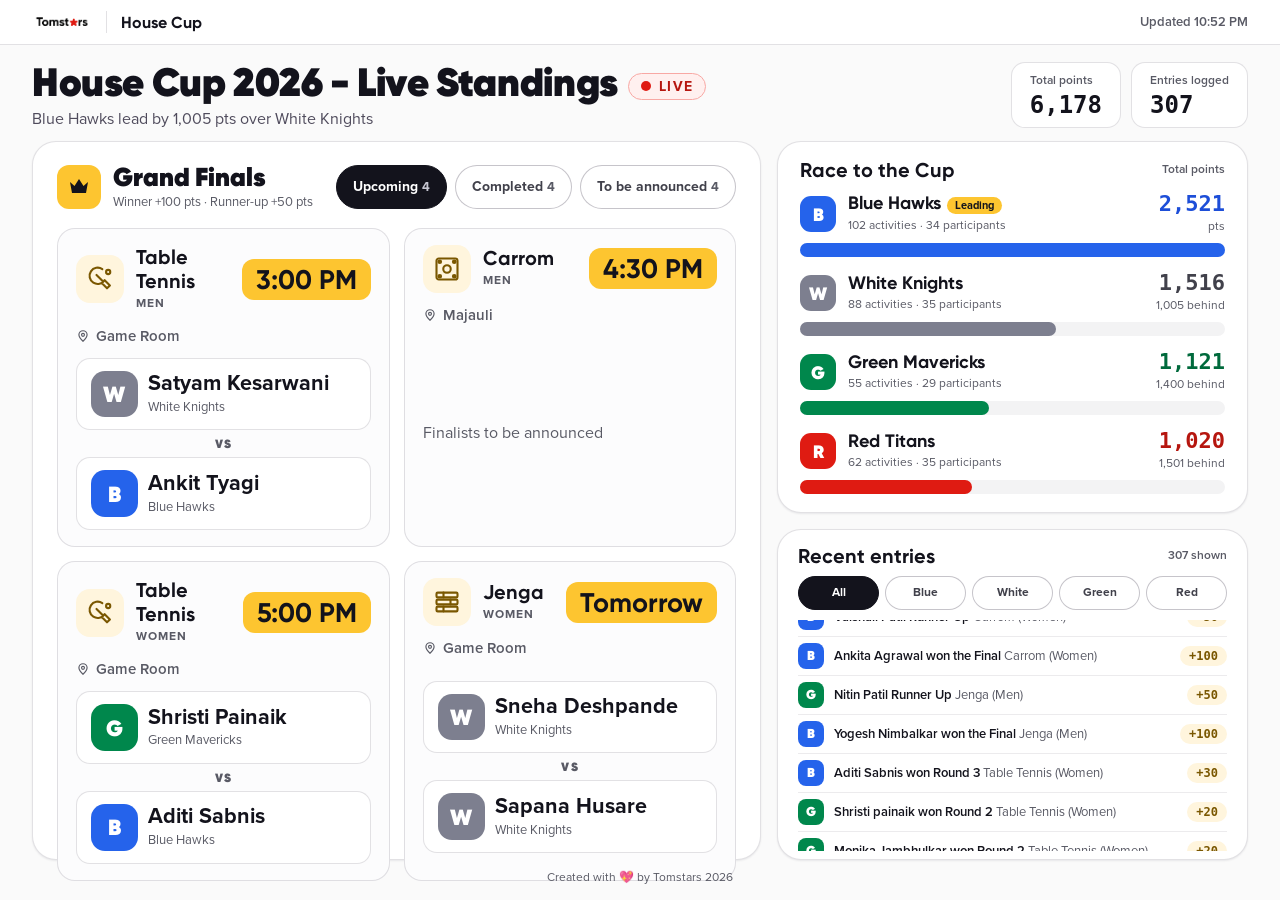
==== index.html @ e39f0ef3 "Simplify dashboard: finals-first layout with tabs, merged house stats into race, slimmer entries Co-" ====
<!doctype html>
<html lang="en"><head><meta charset="utf-8"><meta name="viewport" content="width=device-width,initial-scale=1">
<title>House Cup 2026 - Live Standings</title><link rel="stylesheet" href="dashboard.css?v=1793094617"></head>
<body>
<header class="top"><div class="brand"><img src="assets/tomstars.png" alt="Tomstars"><i></i><b>House Cup</b></div><span class="upd" id="upd"></span></header>
<main>
<section class="hero"><div><h1>House Cup 2026 - Live Standings<span class="live"><i></i>LIVE</span></h1><p class="sub" id="sub"></p></div>
<div class="stats"><div class="stat"><span>Total points</span><b id="total">–</b></div><div class="stat"><span>Entries logged</span><b id="count">–</b></div></div></section>
<div class="grid">
<section class="card finals" aria-label="Grand Finals">
<div class="fh"><span class="crown"><svg viewBox="0 0 24 24" width="24" height="24" fill="#13131C" aria-hidden="true"><path d="M3 7l4.500 4L12 4l4.500 7L21 7l-2 11H5L3 7z"/></svg></span><div><h2>Grand Finals</h2><small>Winner +100 pts · Runner-up +50 pts</small></div><div class="tabs" id="tabs"></div></div>
<div class="fgrid" id="fgrid"></div></section>
<div class="col">
<section class="card race"><div class="rt"><h2>Race to the Cup</h2><span class="legend">Total points</span></div><div id="race" style="display:flex;flex-direction:column;gap:14px"></div></section>
<aside class="card recent"><div class="rh"><h2>Recent entries</h2><span id="shown"></span></div><div class="pills" id="filters"></div><ul class="list" id="log"></ul></aside>
</div></div></main>
<footer>Created with 💖 by Tomstars 2026</footer>
<script src="common.js?v=1793094600"></script>
<script>
let entries=[], finals=[], filter='All', tab='up', picked=false;
const TABS=[['up','Upcoming'],['done','Completed'],['tba','To be announced']];
function renderFinalsPanel(){
  tabs.innerHTML=TABS.map(([k,l])=>`<button class="tab" data-t="${k}" aria-pressed="${k===tab}">${l}<small>${finalsOf(finals,k).length}</small></button>`).join('');
  fgrid.innerHTML=finalsOf(finals,tab).map(finalCard).join('');
}
function render(){
  const stats=houseStats(entries), t=totals(entries), order=ranked(t), lead=t[order[0]]||1, sum=Object.values(t).reduce((a,b)=>a+b,0);
  sub.textContent=`${HOUSES[order[0]].full} lead by ${fmt(lead-t[order[1]])} pts over ${HOUSES[order[1]].full}`;
  total.textContent=fmt(sum); count.textContent=fmt(entries.length);
  race.innerHTML=order.map((h,i)=>{const c=HOUSES[h],s=stats[h];return `<div><div class="hrow">${chip(h)}<div class="hm"><b>${c.full}</b>${i?'':'<span class="badge">Leading</span>'}<small>${fmt(s.acts)} activities · ${fmt(s.people)} participants</small></div><div class="hp"><b style="color:${c.text}">${fmt(t[h])}</b><small>${i?fmt(lead-t[h])+' behind':'pts'}</small></div></div><div class="track"><div class="fill" style="width:${(t[h]/lead*100).toFixed(1)}%;background:${c.solid}"></div></div></div>`}).join('');
  filters.innerHTML=['All','Blue','White','Green','Red'].map(f=>`<button class="pill" aria-pressed="${f===filter}" data-f="${f}">${f}</button>`).join('');
  const list=entries.filter(e=>filter==='All'||e.house===filter); shown.textContent=`${list.length} shown`;
  log.innerHTML=list.map(e=>`<li>${chip(e.house)}<div class="li-t">${entryTitle(e)}</div><span class="pts2">+${fmt(e.points)}</span></li>`).join('');
  renderFinalsPanel();
}
filters.onclick=e=>{const f=e.target.dataset.f; if(f){filter=f;render();}};
tabs.onclick=e=>{const k=e.target.closest('[data-t]')?.dataset.t; if(k){tab=k;picked=true;renderFinalsPanel();}};
setInterval(()=>{ if(picked||!finals.length)return; tab=TABS[(TABS.findIndex(x=>x[0]===tab)+1)%3][0]; renderFinalsPanel(); },15000);
let pause=0;
setInterval(()=>{ if(matchMedia('(prefers-reduced-motion: reduce)').matches||log.matches(':hover'))return;
  if(pause>0){pause--;return;}
  const max=log.scrollHeight-log.clientHeight; if(max<=0)return;
  if(log.scrollTop>=max-1){pause=80;setTimeout(()=>{log.scrollTop=0},1500);return;}
  log.scrollTop+=1;},50);
async function refresh(){ try{ [entries,finals]=await Promise.all([loadEntries(),loadFinals()]); render(); upd.textContent='Updated '+new Date().toLocaleTimeString([],{hour:'numeric',minute:'2-digit'}); }catch(e){ sub.textContent='Could not load standings'; console.error(e); } }
refresh(); setInterval(refresh,60000);
</script></body></html>
---- dashboard.css ----
@font-face{font-family:"Gilroy";src:url("fonts/gilroy-bold.otf") format("opentype");font-weight:700;font-display:swap}
@font-face{font-family:"Gilroy";src:url("fonts/gilroy-heavy.otf") format("opentype");font-weight:800;font-display:swap}
@font-face{font-family:"Proxima Nova";src:url("fonts/proximanova-regular.otf") format("opentype");font-weight:400;font-display:swap}
@font-face{font-family:"Proxima Nova";src:url("fonts/proximanova-semibold.otf") format("opentype");font-weight:600;font-display:swap}
@font-face{font-family:"Proxima Nova";src:url("fonts/proximanova-bold.otf") format("opentype");font-weight:700;font-display:swap}
@import url("https://fonts.googleapis.com/css2?family=Fira+Code:wght@500;600;700&display=swap");
:root{--display:"Gilroy","Inter",system-ui,sans-serif;--mono:"Fira Code",ui-monospace,monospace;--ink:#13131C;--low:#595A65;--line:rgba(17,12,34,.12);--gold:#FDC530}
*{box-sizing:border-box}
body{margin:0;background:#FAFAFA;color:var(--ink);font:14px/20px "Proxima Nova","Inter",system-ui,sans-serif;-webkit-font-smoothing:antialiased}
button{font-family:inherit}:focus-visible{outline:3px solid rgba(119,62,240,.32);outline-offset:1px}
h1,h2{margin:0;font-family:var(--display)}
.top{display:flex;align-items:center;justify-content:space-between;padding:10px 32px;background:#fff;border-bottom:1px solid var(--line)}
.brand{display:flex;align-items:center;gap:14px}.brand img{height:24px}.brand i{width:1px;height:22px;background:var(--line)}.brand b{font:700 16px var(--display)}
.upd{font-size:13px;font-weight:600;color:var(--low)}
main{padding:16px 32px 8px;display:flex;flex-direction:column;gap:16px}
.hero{display:flex;flex-wrap:wrap;gap:12px;align-items:center;justify-content:space-between}
h1{font-weight:800;font-size:clamp(28px,4.4vh,44px);line-height:1.1;letter-spacing:-.01em}
.live{display:inline-flex;align-items:center;gap:8px;font:700 14px "Proxima Nova";letter-spacing:.1em;color:#B6160F;background:#FFF0EF;border:1px solid #F8A8A4;border-radius:99px;padding:4px 12px;vertical-align:middle;margin-left:10px}
.live i{width:10px;height:10px;border-radius:99px;background:#DF1B12;animation:pulse 1.4s infinite}
@keyframes pulse{0%{box-shadow:0 0 0 0 rgba(223,27,18,.6)}70%{box-shadow:0 0 0 10px rgba(223,27,18,0)}100%{box-shadow:0 0 0 0 rgba(223,27,18,0)}}
.sub{margin:4px 0 0;font-size:16px;color:#4F4B5C}
.stats{display:flex;gap:10px}.stat{background:#fff;border:1px solid var(--line);border-radius:14px;padding:8px 18px}
.stat span{display:block;font-size:12px;font-weight:600;color:var(--low)}.stat b{font:600 24px var(--mono)}
.grid{display:grid;grid-template-columns:minmax(0,1.55fr) minmax(0,1fr);gap:16px;align-items:stretch}
.col{display:flex;flex-direction:column;gap:16px;min-width:0}
.card{background:#fff;border:1px solid var(--line);border-radius:24px;box-shadow:0 1px 2px rgba(17,12,34,.08);min-width:0}
/* finals */
.finals{padding:20px 24px;display:flex;flex-direction:column;gap:16px}
.fh{display:flex;flex-wrap:wrap;gap:12px;align-items:center}
.crown{width:44px;height:44px;border-radius:12px;background:var(--gold);display:inline-flex;align-items:center;justify-content:center}
.fh h2{font-weight:800;font-size:26px;line-height:30px}.fh small{display:block;font-size:13px;color:var(--low)}
.tabs{margin-left:auto;display:flex;gap:8px;flex-wrap:wrap}
.tab{min-height:44px;padding:0 16px;border-radius:99px;border:1px solid rgba(17,12,34,.24);background:#fff;font-weight:700;font-size:14px;cursor:pointer;color:#41414B}
.tab small{color:var(--low);margin-left:4px}.tab[aria-pressed=true]{background:var(--ink);border-color:var(--ink);color:#fff}.tab[aria-pressed=true] small{color:#C6C6D1}
.fgrid{display:grid;grid-template-columns:repeat(2,minmax(0,1fr));grid-auto-rows:1fr;gap:14px;flex:1}
.fm{border:1px solid var(--line);border-radius:18px;padding:16px 18px;display:flex;flex-direction:column;gap:12px;background:#FCFCFD;min-width:0;animation:fade .4s ease}
@keyframes fade{from{opacity:0;transform:translateY(6px)}to{opacity:1;transform:none}}
.fm header{display:flex;align-items:center;gap:12px}
.sico{width:48px;height:48px;border-radius:14px;background:#FFF5DD;color:#7A5700;display:inline-flex;align-items:center;justify-content:center;flex:none}.sico svg{width:28px;height:28px}
.ft{flex:1;min-width:0}.ft b{display:block;font:700 20px/24px var(--display)}.ft span{font-size:12px;font-weight:700;letter-spacing:.08em;text-transform:uppercase;color:var(--low)}
.when{font:700 22px var(--display);background:var(--gold);padding:4px 14px;border-radius:12px;white-space:nowrap}
.st{font-size:12px;font-weight:700;padding:4px 12px;border-radius:99px;background:#F3F3F4;color:var(--low)}.st.done{background:#E6F6EE;color:#006A3C}
.venue{display:flex;align-items:center;gap:6px;font-weight:600;color:var(--low)}
.match{display:flex;align-items:center;gap:10px;flex-wrap:wrap}.match i{font:800 12px var(--display);color:var(--low);letter-spacing:.1em}
.pl2{display:flex;align-items:center;gap:10px;min-width:0;flex:1 1 120px}.pl2>div{min-width:0}.pl2 b{display:block;font-size:16px;line-height:20px;overflow:hidden;text-overflow:ellipsis;white-space:nowrap}.pl2 small{font-size:12px;color:var(--low)}
.chip{width:38px;height:38px;border-radius:11px;color:#fff;font:800 18px var(--display);display:inline-flex;align-items:center;justify-content:center;flex:none}
.res{display:flex;align-items:center;gap:10px;padding:8px 12px;border-radius:14px;border:1px solid var(--line-low,rgba(17,12,34,.08))}
.res.win1{background:linear-gradient(90deg,#FFF5DD,#FFFBEF);border-color:#F8D878}
.res .pl2{flex:1}.pt{font:700 15px var(--mono);color:#7A5700}
.ic{display:inline-flex;flex:none}.ic.gold{color:#E3A300;filter:drop-shadow(0 0 6px rgba(253,197,48,.8))}.ic.silver{color:#8E90A0}
.tbd{color:var(--low);font-size:14px}
/* race */
.race{padding:18px 22px;display:flex;flex-direction:column;gap:12px}
.rt{display:flex;justify-content:space-between;align-items:center}.rt h2{font-size:20px}.legend{font-size:12px;font-weight:600;color:var(--low)}
.hrow{display:flex;align-items:center;gap:12px}.hrow .chip{width:36px;height:36px}
.hm{flex:1;min-width:0}.hm b{font:700 18px/22px var(--display)}.hm small{display:block;font-size:12px;color:var(--low)}
.badge{font-size:11px;font-weight:700;background:var(--gold);border-radius:99px;padding:2px 8px;margin-left:6px;vertical-align:middle}
.hp{text-align:right}.hp b{font:600 22px/24px var(--mono)}.hp small{display:block;font-size:12px;color:var(--low)}
.track{height:14px;border-radius:99px;background:#F3F3F4;margin-top:6px}.fill{height:14px;border-radius:99px;transition:width .6s}
/* recent */
.recent{padding:16px 20px 8px;display:flex;flex-direction:column;gap:10px;min-height:0;flex:1}
.rh{display:flex;justify-content:space-between;align-items:center}.rh h2{font-size:20px}.rh span{font-size:12px;font-weight:600;color:var(--low)}
.pills{display:flex;gap:6px}.pill{flex:1;min-height:34px;border-radius:99px;border:1px solid rgba(17,12,34,.24);background:#fff;font-size:12px;font-weight:700;cursor:pointer;color:#41414B}
.pill[aria-pressed=true]{background:var(--ink);border-color:var(--ink);color:#fff}
ul.list{list-style:none;margin:0;padding:0;overflow-y:auto;flex:1;min-height:180px}
ul.list li{display:flex;align-items:center;gap:10px;padding:6px 0;border-top:1px solid rgba(17,12,34,.08)}
ul.list .chip{width:26px;height:26px;font-size:13px;border-radius:8px}
.li-t{flex:1;min-width:0;font-size:13px;font-weight:600;line-height:18px}.li-t em{font-style:normal;font-weight:400;color:var(--low)}
.pts2{font:700 12px var(--mono);padding:3px 9px;border-radius:99px;background:#FFF5DD;color:#7A5700;flex:none}
footer{text-align:center;font-size:12px;color:var(--low);padding:8px 0 12px}
@media(min-width:1100px){
 html,body{height:100%;overflow:hidden}body{display:flex;flex-direction:column}
 main{flex:1;min-height:0;padding-bottom:0;gap:12px}.grid{flex:1;min-height:0}
 .col,.finals{min-height:0}.finals{height:100%}
 .recent{overflow:hidden}
}
@media(max-width:1099px){.grid{grid-template-columns:1fr}}
@media(max-width:700px){main,.top{padding-left:16px;padding-right:16px}.fgrid{grid-template-columns:1fr}.tabs{margin-left:0}}
@media(prefers-reduced-motion:reduce){.live i,.fm{animation:none}}
.tab{white-space:nowrap;display:inline-flex;align-items:center}
.fm{justify-content:flex-start}.fm>:not(header){margin:0}
.match{flex:1;flex-direction:column;justify-content:center;align-items:stretch;gap:6px}
.match i{text-align:center;padding:0}
.match .pl2{flex:none;padding:12px 14px;background:#fff;border:1px solid var(--line);border-radius:14px}
.match .chip,.res .chip{width:clamp(40px,5.2vh,56px);height:clamp(40px,5.2vh,56px);font-size:22px;border-radius:14px}
.match .pl2 b,.res .pl2 b{font-size:clamp(17px,2.4vh,24px);line-height:1.2}.match .pl2 small,.res .pl2 small{font-size:13px}
.fm.done{justify-content:center}.fm.done .res{flex:1;padding:12px 16px}.fm.done .pt{font-size:20px}
.fm.done .ic svg{width:34px;height:34px}
.tbd,.fm.tba .tbd{flex:1;display:flex;align-items:center;font-size:16px}
.venue{font-size:15px}.when{font-size:clamp(20px,3vh,28px)}
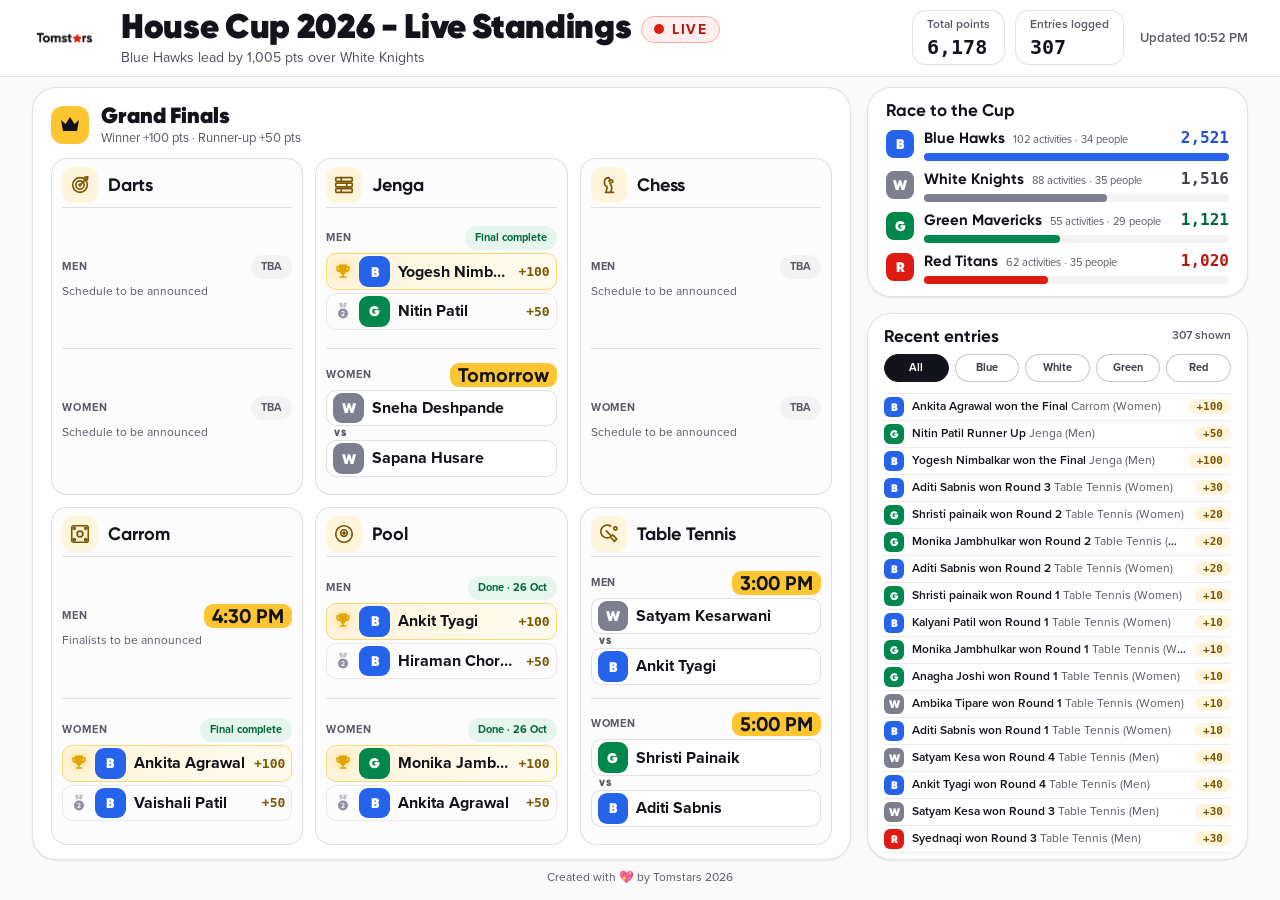
==== commit d95080c5: "One-glance finals grid, slimmer race and entries, title and stats moved into header Co-Authored-By: " ====
--- a/index.html
+++ b/index.html
@@ -1,41 +1,35 @@
 <!doctype html>
 <html lang="en"><head><meta charset="utf-8"><meta name="viewport" content="width=device-width,initial-scale=1">
-<title>House Cup 2026 - Live Standings</title><link rel="stylesheet" href="dashboard.css?v=1793094617"></head>
+<title>House Cup 2026 - Live Standings</title><link rel="stylesheet" href="dashboard.css?v=1793095037"></head>
 <body>
-<header class="top"><div class="brand"><img src="assets/tomstars.png" alt="Tomstars"><i></i><b>House Cup</b></div><span class="upd" id="upd"></span></header>
+<header class="top"><div class="brand"><img src="assets/tomstars.png" alt="Tomstars"></div>
+<div class="ttl"><h1>House Cup 2026 - Live Standings<span class="live"><i></i>LIVE</span></h1><p class="sub" id="sub"></p></div>
+<div class="hr"><div class="stats"><div class="stat"><span>Total points</span><b id="total">–</b></div><div class="stat"><span>Entries logged</span><b id="count">–</b></div></div><span class="upd" id="upd"></span></div></header>
 <main>
-<section class="hero"><div><h1>House Cup 2026 - Live Standings<span class="live"><i></i>LIVE</span></h1><p class="sub" id="sub"></p></div>
-<div class="stats"><div class="stat"><span>Total points</span><b id="total">–</b></div><div class="stat"><span>Entries logged</span><b id="count">–</b></div></div></section>
 <div class="grid">
 <section class="card finals" aria-label="Grand Finals">
-<div class="fh"><span class="crown"><svg viewBox="0 0 24 24" width="24" height="24" fill="#13131C" aria-hidden="true"><path d="M3 7l4.500 4L12 4l4.500 7L21 7l-2 11H5L3 7z"/></svg></span><div><h2>Grand Finals</h2><small>Winner +100 pts · Runner-up +50 pts</small></div><div class="tabs" id="tabs"></div></div>
+<div class="fh"><span class="crown"><svg viewBox="0 0 24 24" width="24" height="24" fill="#13131C" aria-hidden="true"><path d="M3 7l4.500 4L12 4l4.500 7L21 7l-2 11H5L3 7z"/></svg></span><div><h2>Grand Finals</h2><small>Winner +100 pts · Runner-up +50 pts</small></div></div>
 <div class="fgrid" id="fgrid"></div></section>
 <div class="col">
-<section class="card race"><div class="rt"><h2>Race to the Cup</h2><span class="legend">Total points</span></div><div id="race" style="display:flex;flex-direction:column;gap:14px"></div></section>
+<section class="card race"><h2>Race to the Cup</h2><div id="race"></div></section>
 <aside class="card recent"><div class="rh"><h2>Recent entries</h2><span id="shown"></span></div><div class="pills" id="filters"></div><ul class="list" id="log"></ul></aside>
 </div></div></main>
 <footer>Created with 💖 by Tomstars 2026</footer>
-<script src="common.js?v=1793094600"></script>
+<script src="common.js?v=1793095012"></script>
 <script>
-let entries=[], finals=[], filter='All', tab='up', picked=false;
-const TABS=[['up','Upcoming'],['done','Completed'],['tba','To be announced']];
-function renderFinalsPanel(){
-  tabs.innerHTML=TABS.map(([k,l])=>`<button class="tab" data-t="${k}" aria-pressed="${k===tab}">${l}<small>${finalsOf(finals,k).length}</small></button>`).join('');
-  fgrid.innerHTML=finalsOf(finals,tab).map(finalCard).join('');
-}
+let entries=[], finals=[], filter='All';
+function renderFinalsPanel(){ fgrid.innerHTML=['Darts','Jenga','Chess','Carrom','Pool','Table Tennis'].map(s=>sportCard(s,finals)).join(''); }
 function render(){
   const stats=houseStats(entries), t=totals(entries), order=ranked(t), lead=t[order[0]]||1, sum=Object.values(t).reduce((a,b)=>a+b,0);
   sub.textContent=`${HOUSES[order[0]].full} lead by ${fmt(lead-t[order[1]])} pts over ${HOUSES[order[1]].full}`;
   total.textContent=fmt(sum); count.textContent=fmt(entries.length);
-  race.innerHTML=order.map((h,i)=>{const c=HOUSES[h],s=stats[h];return `<div><div class="hrow">${chip(h)}<div class="hm"><b>${c.full}</b>${i?'':'<span class="badge">Leading</span>'}<small>${fmt(s.acts)} activities · ${fmt(s.people)} participants</small></div><div class="hp"><b style="color:${c.text}">${fmt(t[h])}</b><small>${i?fmt(lead-t[h])+' behind':'pts'}</small></div></div><div class="track"><div class="fill" style="width:${(t[h]/lead*100).toFixed(1)}%;background:${c.solid}"></div></div></div>`}).join('');
+  race.innerHTML=order.map((h,i)=>{const c=HOUSES[h],s=stats[h];return `<div class="rr">${chip(h)}<div class="rm"><div class="rl"><b>${c.full}</b><small>${fmt(s.acts)} activities · ${fmt(s.people)} people</small><strong style="color:${c.text}">${fmt(t[h])}</strong></div><div class="track"><div class="fill" style="width:${(t[h]/lead*100).toFixed(1)}%;background:${c.solid}"></div></div></div></div>`}).join('');
   filters.innerHTML=['All','Blue','White','Green','Red'].map(f=>`<button class="pill" aria-pressed="${f===filter}" data-f="${f}">${f}</button>`).join('');
   const list=entries.filter(e=>filter==='All'||e.house===filter); shown.textContent=`${list.length} shown`;
   log.innerHTML=list.map(e=>`<li>${chip(e.house)}<div class="li-t">${entryTitle(e)}</div><span class="pts2">+${fmt(e.points)}</span></li>`).join('');
   renderFinalsPanel();
 }
 filters.onclick=e=>{const f=e.target.dataset.f; if(f){filter=f;render();}};
-tabs.onclick=e=>{const k=e.target.closest('[data-t]')?.dataset.t; if(k){tab=k;picked=true;renderFinalsPanel();}};
-setInterval(()=>{ if(picked||!finals.length)return; tab=TABS[(TABS.findIndex(x=>x[0]===tab)+1)%3][0]; renderFinalsPanel(); },15000);
 let pause=0;
 setInterval(()=>{ if(matchMedia('(prefers-reduced-motion: reduce)').matches||log.matches(':hover'))return;
   if(pause>0){pause--;return;}
--- a/dashboard.css
+++ b/dashboard.css
@@ -88,3 +88,41 @@
 .fm.done .ic svg{width:34px;height:34px}
 .tbd,.fm.tba .tbd{flex:1;display:flex;align-items:center;font-size:16px}
 .venue{font-size:15px}.when{font-size:clamp(20px,3vh,28px)}
+
+/* v3: one-glance finals, slim race, tight entries */
+.finals{padding:14px 18px;gap:10px}.fh h2{font-size:22px;line-height:26px}.crown{width:38px;height:38px}
+.fgrid{grid-template-columns:repeat(3,minmax(0,1fr));grid-template-rows:repeat(2,minmax(0,1fr));gap:12px}
+.fm{padding:10px 12px;gap:6px;border-radius:16px;overflow:hidden}
+.fm header{gap:10px}.fm header b{font:700 18px var(--display)}
+.sico{width:36px;height:36px;border-radius:11px}.sico svg{width:22px;height:22px}
+.half{border-top:1px solid var(--line);padding-top:6px;display:flex;flex-direction:column;gap:5px;flex:1;min-height:0;justify-content:center}
+.hh{display:flex;align-items:center;justify-content:space-between}.hh b{font-size:11px;font-weight:700;letter-spacing:.08em;text-transform:uppercase;color:var(--low)}
+.when{font:700 clamp(15px,2.2vh,20px) var(--display);padding:2px 10px;border-radius:9px}
+.st{font-size:11px;padding:2px 10px}
+.venue{font-size:12px;gap:5px}
+.match{gap:2px;flex:none}.match .pl2{padding:4px 8px;border-radius:10px;flex:none}.match i{font-size:9px;line-height:10px;text-align:left;padding-left:8px}
+.pl2{gap:8px}.pl2 b{font-size:clamp(13px,1.9vh,16px)!important;line-height:1.15!important}.pl2 small{font-size:11px!important;line-height:13px}
+.match .chip,.res .chip{width:clamp(24px,3.4vh,32px)!important;height:clamp(24px,3.4vh,32px)!important;font-size:14px!important;border-radius:9px!important}
+.res{padding:4px 8px;border-radius:10px;gap:6px}.fm .res{flex:none}.fm.done .res{flex:none}
+.pt{font-size:13px!important}.ic svg{width:20px!important;height:20px!important}
+.tbd{font-size:12px;flex:none}
+.race{padding:12px 18px;gap:8px}.race h2{font-size:17px}
+#race{display:flex;flex-direction:column;gap:8px}
+.rr{display:flex;align-items:center;gap:10px}.rr .chip{width:28px;height:28px;font-size:14px;border-radius:8px}
+.rm{flex:1;min-width:0}.rl{display:flex;align-items:baseline;gap:8px}.rl b{font:700 15px/18px var(--display)}.rl small{font-size:11px;color:var(--low);flex:1;white-space:nowrap;overflow:hidden;text-overflow:ellipsis}.rl strong{font:600 16px var(--mono)}
+.track{height:8px;margin-top:3px}.fill{height:8px}
+.recent{padding:12px 16px 4px;gap:8px}.rh h2{font-size:17px}
+.pill{min-height:28px;font-size:11px}
+ul.list li{padding:3px 0;gap:8px}ul.list .chip{width:20px;height:20px;font-size:11px;border-radius:6px}
+.li-t{font-size:12px;line-height:16px;white-space:nowrap;overflow:hidden;text-overflow:ellipsis}.pts2{font-size:11px;padding:1px 8px}
+h1{font-size:clamp(24px,3.8vh,38px)}.sub{font-size:14px;margin-top:2px}.stat{padding:4px 14px}.stat b{font-size:20px}
+main{padding-top:10px;gap:10px}
+@media(min-width:1100px){.grid{grid-template-columns:minmax(0,2.15fr) minmax(0,1fr)}}
+@media(max-width:1099px){.fgrid{grid-template-columns:repeat(2,minmax(0,1fr));grid-template-rows:none}}
+@media(max-width:700px){.fgrid{grid-template-columns:1fr}}
+
+.top{gap:24px;padding:8px 32px}.brand{flex:none}.brand img{height:26px}
+.ttl{flex:1;min-width:0}.ttl h1{white-space:nowrap}.hr{display:flex;align-items:center;gap:16px;flex:none}
+.fgrid{min-height:0}.grid{min-height:0}
+@media(max-width:1099px){.top{flex-wrap:wrap}.ttl h1{white-space:normal}}
+@media(min-width:1100px) and (max-height:900px){.match .pl2{padding:2px 6px}.pl2 small{display:none}.res{padding:2px 6px}.venue{display:none}.when{padding:0 8px}.fm{padding:8px 10px;gap:4px}.half{gap:3px;padding-top:4px}}
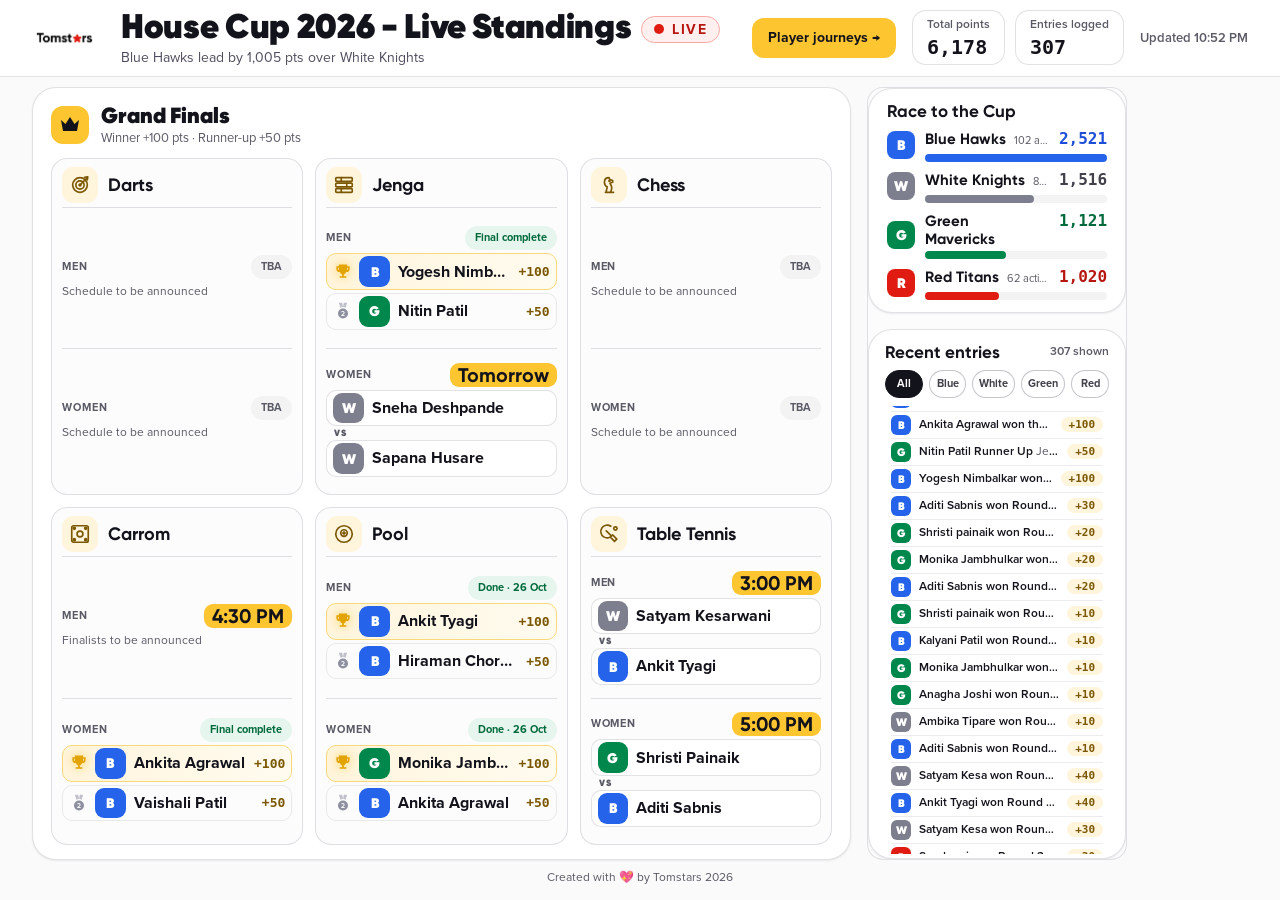
==== commit 66ddf64c: "Add Road to the Final journeys page for Table Tennis, Carrom and Jenga Co-Authored-By: Claude Sonnet" ====
--- a/index.html
+++ b/index.html
@@ -1,10 +1,10 @@
 <!doctype html>
 <html lang="en"><head><meta charset="utf-8"><meta name="viewport" content="width=device-width,initial-scale=1">
-<title>House Cup 2026 - Live Standings</title><link rel="stylesheet" href="dashboard.css?v=1793095037"></head>
+<title>House Cup 2026 - Live Standings</title><link rel="stylesheet" href="dashboard.css?v=1793095512"></head>
 <body>
 <header class="top"><div class="brand"><img src="assets/tomstars.png" alt="Tomstars"></div>
 <div class="ttl"><h1>House Cup 2026 - Live Standings<span class="live"><i></i>LIVE</span></h1><p class="sub" id="sub"></p></div>
-<div class="hr"><div class="stats"><div class="stat"><span>Total points</span><b id="total">–</b></div><div class="stat"><span>Entries logged</span><b id="count">–</b></div></div><span class="upd" id="upd"></span></div></header>
+<div class="hr"><a class="navlink" href="journeys.html">Player journeys →</a><div class="stats"><div class="stat"><span>Total points</span><b id="total">–</b></div><div class="stat"><span>Entries logged</span><b id="count">–</b></div></div><span class="upd" id="upd"></span></div></header>
 <main>
 <div class="grid">
 <section class="card finals" aria-label="Grand Finals">
@@ -15,7 +15,7 @@
 <aside class="card recent"><div class="rh"><h2>Recent entries</h2><span id="shown"></span></div><div class="pills" id="filters"></div><ul class="list" id="log"></ul></aside>
 </div></div></main>
 <footer>Created with 💖 by Tomstars 2026</footer>
-<script src="common.js?v=1793095012"></script>
+<script src="common.js?v=1793095499"></script>
 <script>
 let entries=[], finals=[], filter='All';
 function renderFinalsPanel(){ fgrid.innerHTML=['Darts','Jenga','Chess','Carrom','Pool','Table Tennis'].map(s=>sportCard(s,finals)).join(''); }
--- a/dashboard.css
+++ b/dashboard.css
@@ -126,3 +126,36 @@
 .fgrid{min-height:0}.grid{min-height:0}
 @media(max-width:1099px){.top{flex-wrap:wrap}.ttl h1{white-space:normal}}
 @media(min-width:1100px) and (max-height:900px){.match .pl2{padding:2px 6px}.pl2 small{display:none}.res{padding:2px 6px}.venue{display:none}.when{padding:0 8px}.fm{padding:8px 10px;gap:4px}.half{gap:3px;padding-top:4px}}
+/* journeys page */
+.navlink{font-weight:700;font-size:14px;text-decoration:none;color:var(--ink);background:var(--gold);padding:10px 16px;border-radius:12px;white-space:nowrap}
+.jmain{display:flex;flex-direction:column;gap:12px}
+.jbar{display:flex;flex-wrap:wrap;gap:12px;align-items:center;justify-content:space-between}
+.gtabs{display:flex;gap:8px;flex-wrap:wrap}
+.gtab{display:flex;align-items:center;gap:10px;min-height:48px;padding:4px 16px 4px 6px;border-radius:99px;border:1px solid rgba(17,12,34,.24);background:#fff;cursor:pointer;text-align:left}
+.gtab .sico{width:36px;height:36px;border-radius:99px}.gtab b{display:block;font:700 14px/16px var(--display)}.gtab small{font-size:11px;color:var(--low);font-weight:700;letter-spacing:.06em;text-transform:uppercase}
+.gtab[aria-selected=true]{background:var(--ink);border-color:var(--ink);color:#fff}.gtab[aria-selected=true] small{color:#C6C6D1}
+.jtools{display:flex;gap:10px;align-items:center;flex-wrap:wrap}.jtools .pills{width:320px}
+#q{min-height:40px;border-radius:99px;border:1px solid rgba(17,12,34,.24);padding:0 16px;font:inherit;width:220px}
+.jcard{padding:14px 16px;display:flex;flex-direction:column;gap:12px;min-height:0}
+.jpath{display:flex;align-items:center;gap:16px;flex-wrap:wrap;padding:10px 14px;border-radius:16px;background:linear-gradient(90deg,#FFF5DD,#FFFBEF);border:1px solid #F8D878}
+.who{display:flex;align-items:center;gap:10px}.who b{display:block;font:700 18px/20px var(--display)}.who small{font-size:12px;color:var(--low)}
+.steps{display:flex;align-items:center;gap:6px;flex-wrap:wrap;flex:1}.steps i{font-style:normal;color:var(--low)}
+.step{font-size:12px;font-weight:700;padding:3px 10px;border-radius:99px;background:#fff;border:1px solid var(--line);color:#9a9ba5}.step.on{background:var(--ink);color:#fff;border-color:var(--ink)}.step.gold{background:var(--gold);color:var(--ink);border-color:var(--gold)}
+.result{font:700 15px var(--display)}.clear{border:1px solid rgba(17,12,34,.24);background:#fff;border-radius:99px;min-height:32px;padding:0 14px;font-weight:700;cursor:pointer}
+.board{display:flex;gap:10px;overflow-x:auto;flex:1;min-height:0;padding-bottom:4px}
+.col{flex:1 0 190px;max-width:260px;display:flex;flex-direction:column;border:1px solid var(--line);border-radius:16px;background:#FCFCFD;min-height:0;overflow:hidden}
+.col.fin{background:#FFFBEF;border-color:#F8D878}
+.ch{display:flex;justify-content:space-between;align-items:center;padding:10px 12px 6px}.ch b{font:700 15px var(--display)}.ch span{font:700 12px var(--mono);background:#fff;border:1px solid var(--line);border-radius:99px;padding:1px 8px}
+.cbar{display:flex;height:6px;margin:0 12px 6px;border-radius:99px;overflow:hidden;background:#EEE}.cbar i{display:block}
+.col ul{list-style:none;margin:0;padding:0 6px 8px;overflow-y:auto;flex:1;min-height:0;position:relative}
+.pr{display:flex;align-items:center;gap:8px;padding:4px 6px;border-radius:10px;cursor:pointer;font-size:13px;line-height:16px;transition:opacity .2s}
+.pr:hover{background:#F3F3F4}.pr.dim{opacity:.22}.pr.sel{background:var(--gold);font-weight:700;box-shadow:0 0 0 2px var(--ink) inset}
+.chip.sm2{width:22px;height:22px;border-radius:7px;font-size:12px}
+.nm{flex:1;min-width:0;overflow:hidden;text-overflow:ellipsis;white-space:nowrap}.pr .ic svg{width:18px;height:18px}
+.col.champ{flex:1 0 200px;background:linear-gradient(180deg,#FFF5DD,#fff)}
+.cup{flex:1;display:flex;flex-direction:column;align-items:center;justify-content:center;gap:6px;text-align:center;padding:12px}
+.cup b{font:800 20px var(--display)}.cup small{color:var(--low)}.cup .chip{width:44px;height:44px;font-size:20px;border-radius:12px}
+.ic.big svg{width:64px;height:64px}.cup .pt{font-size:16px}
+@media(min-width:1100px){.jpage{height:100%;overflow:hidden;display:flex;flex-direction:column}.jmain{flex:1;min-height:0}.jcard{flex:1}}
+@media(max-width:700px){.jtools .pills,#q{width:100%}.col{flex-basis:170px}.board{min-height:60vh}}
+.jpath[hidden]{display:none}
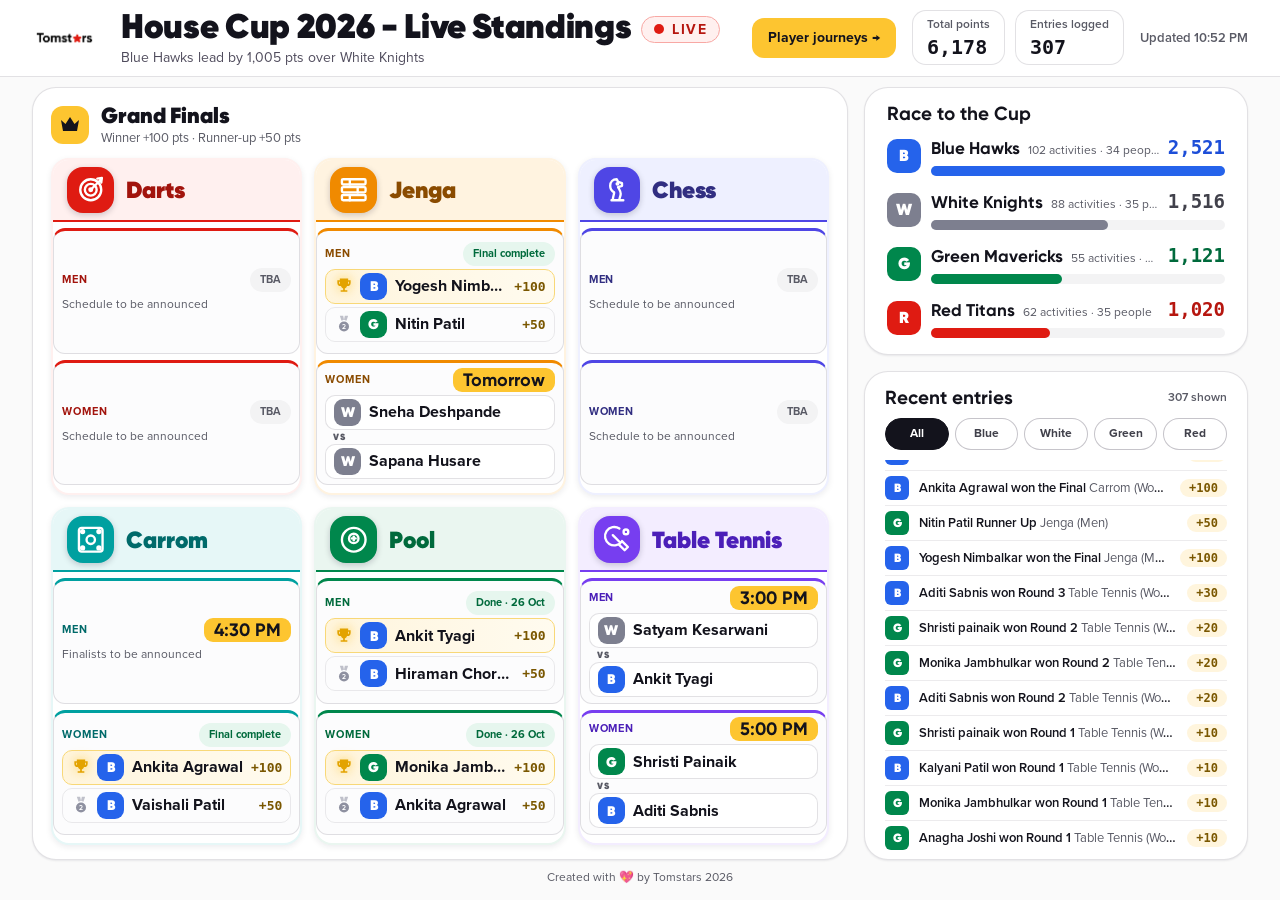
==== commit 8c6bb486: "Fix narrow right column bug, colour-coded sport cards with larger icons, roomier side panels Co-Auth" ====
--- a/index.html
+++ b/index.html
@@ -1,6 +1,6 @@
 <!doctype html>
 <html lang="en"><head><meta charset="utf-8"><meta name="viewport" content="width=device-width,initial-scale=1">
-<title>House Cup 2026 - Live Standings</title><link rel="stylesheet" href="dashboard.css?v=1793095512"></head>
+<title>House Cup 2026 - Live Standings</title><link rel="stylesheet" href="dashboard.css?v=1793095859"></head>
 <body>
 <header class="top"><div class="brand"><img src="assets/tomstars.png" alt="Tomstars"></div>
 <div class="ttl"><h1>House Cup 2026 - Live Standings<span class="live"><i></i>LIVE</span></h1><p class="sub" id="sub"></p></div>
@@ -15,7 +15,7 @@
 <aside class="card recent"><div class="rh"><h2>Recent entries</h2><span id="shown"></span></div><div class="pills" id="filters"></div><ul class="list" id="log"></ul></aside>
 </div></div></main>
 <footer>Created with 💖 by Tomstars 2026</footer>
-<script src="common.js?v=1793095499"></script>
+<script src="common.js?v=1793095846"></script>
 <script>
 let entries=[], finals=[], filter='All';
 function renderFinalsPanel(){ fgrid.innerHTML=['Darts','Jenga','Chess','Carrom','Pool','Table Tennis'].map(s=>sportCard(s,finals)).join(''); }
--- a/dashboard.css
+++ b/dashboard.css
@@ -143,19 +143,42 @@
 .step{font-size:12px;font-weight:700;padding:3px 10px;border-radius:99px;background:#fff;border:1px solid var(--line);color:#9a9ba5}.step.on{background:var(--ink);color:#fff;border-color:var(--ink)}.step.gold{background:var(--gold);color:var(--ink);border-color:var(--gold)}
 .result{font:700 15px var(--display)}.clear{border:1px solid rgba(17,12,34,.24);background:#fff;border-radius:99px;min-height:32px;padding:0 14px;font-weight:700;cursor:pointer}
 .board{display:flex;gap:10px;overflow-x:auto;flex:1;min-height:0;padding-bottom:4px}
-.col{flex:1 0 190px;max-width:260px;display:flex;flex-direction:column;border:1px solid var(--line);border-radius:16px;background:#FCFCFD;min-height:0;overflow:hidden}
-.col.fin{background:#FFFBEF;border-color:#F8D878}
+.board .col{flex:1 0 190px;max-width:260px;display:flex;flex-direction:column;border:1px solid var(--line);border-radius:16px;background:#FCFCFD;min-height:0;overflow:hidden}
+.board .col.fin{background:#FFFBEF;border-color:#F8D878}
 .ch{display:flex;justify-content:space-between;align-items:center;padding:10px 12px 6px}.ch b{font:700 15px var(--display)}.ch span{font:700 12px var(--mono);background:#fff;border:1px solid var(--line);border-radius:99px;padding:1px 8px}
 .cbar{display:flex;height:6px;margin:0 12px 6px;border-radius:99px;overflow:hidden;background:#EEE}.cbar i{display:block}
-.col ul{list-style:none;margin:0;padding:0 6px 8px;overflow-y:auto;flex:1;min-height:0;position:relative}
+.board .col ul{list-style:none;margin:0;padding:0 6px 8px;overflow-y:auto;flex:1;min-height:0;position:relative}
 .pr{display:flex;align-items:center;gap:8px;padding:4px 6px;border-radius:10px;cursor:pointer;font-size:13px;line-height:16px;transition:opacity .2s}
 .pr:hover{background:#F3F3F4}.pr.dim{opacity:.22}.pr.sel{background:var(--gold);font-weight:700;box-shadow:0 0 0 2px var(--ink) inset}
 .chip.sm2{width:22px;height:22px;border-radius:7px;font-size:12px}
 .nm{flex:1;min-width:0;overflow:hidden;text-overflow:ellipsis;white-space:nowrap}.pr .ic svg{width:18px;height:18px}
-.col.champ{flex:1 0 200px;background:linear-gradient(180deg,#FFF5DD,#fff)}
+.board .col.champ{flex:1 0 200px;background:linear-gradient(180deg,#FFF5DD,#fff)}
 .cup{flex:1;display:flex;flex-direction:column;align-items:center;justify-content:center;gap:6px;text-align:center;padding:12px}
 .cup b{font:800 20px var(--display)}.cup small{color:var(--low)}.cup .chip{width:44px;height:44px;font-size:20px;border-radius:12px}
 .ic.big svg{width:64px;height:64px}.cup .pt{font-size:16px}
 @media(min-width:1100px){.jpage{height:100%;overflow:hidden;display:flex;flex-direction:column}.jmain{flex:1;min-height:0}.jcard{flex:1}}
-@media(max-width:700px){.jtools .pills,#q{width:100%}.col{flex-basis:170px}.board{min-height:60vh}}
+@media(max-width:700px){.jtools .pills,#q{width:100%}.board .col{flex-basis:170px}.board{min-height:60vh}}
 .jpath[hidden]{display:none}
+
+/* v4: clearer sport cards, bigger icons, roomier side column */
+.fm{background:#fff;border:2px solid var(--tn);border-radius:18px;padding:0 0 10px;gap:8px;box-shadow:0 2px 6px rgba(17,12,34,.08)}
+.fm header{background:var(--tn);padding:10px 14px;gap:12px;border-bottom:2px solid var(--a)}
+.fm header b{font:800 clamp(18px,2.6vh,24px) var(--display);color:var(--ad)}
+.fm .sico{width:clamp(44px,6vh,60px);height:clamp(44px,6vh,60px);border-radius:16px;background:var(--a);color:#fff;box-shadow:0 2px 6px rgba(17,12,34,.2)}
+.fm .sico svg{width:clamp(28px,4vh,40px);height:clamp(28px,4vh,40px)}
+.half{margin:0 10px;border:1px solid var(--line);border-top:3px solid var(--a);border-radius:12px;padding:6px 8px;background:#FCFCFD}
+.hh b{color:var(--ad)}
+.grid{grid-template-columns:minmax(0,1fr) clamp(380px,30vw,560px)!important}
+.race{padding:16px 22px;gap:12px}.race h2,.rh h2{font-size:19px}
+#race{gap:14px}.rr .chip{width:34px;height:34px;font-size:16px;border-radius:10px}
+.rl b{font-size:17px}.rl small{font-size:12px}.rl strong{font-size:19px}.track,.fill{height:10px}.track{margin-top:5px}
+.recent{padding:16px 20px 8px;gap:10px}
+.pill{min-height:32px;font-size:12px}
+ul.list li{padding:5px 0;gap:10px}ul.list .chip{width:24px;height:24px;font-size:12px}
+.li-t{font-size:13px;line-height:18px}.pts2{font-size:12px;padding:2px 9px}
+@media(min-width:1100px) and (max-height:900px){.fm header{padding:6px 12px}.half{padding:4px 6px}}
+.fm .sico{width:clamp(40px,5.2vh,54px);height:clamp(40px,5.2vh,54px)}.fm .sico svg{width:clamp(26px,3.5vh,34px);height:clamp(26px,3.5vh,34px)}
+.fm header{padding:7px 14px}.fm{gap:6px;padding-bottom:8px}
+.half{gap:3px;padding:4px 8px 5px;overflow:hidden}.when{font-size:clamp(14px,2vh,18px);padding:1px 10px}
+.match .pl2,.res{padding:3px 8px}.match .chip,.res .chip{width:clamp(22px,3vh,28px)!important;height:clamp(22px,3vh,28px)!important}
+.pl2 small{font-size:10px!important;line-height:11px}.venue{font-size:11px}
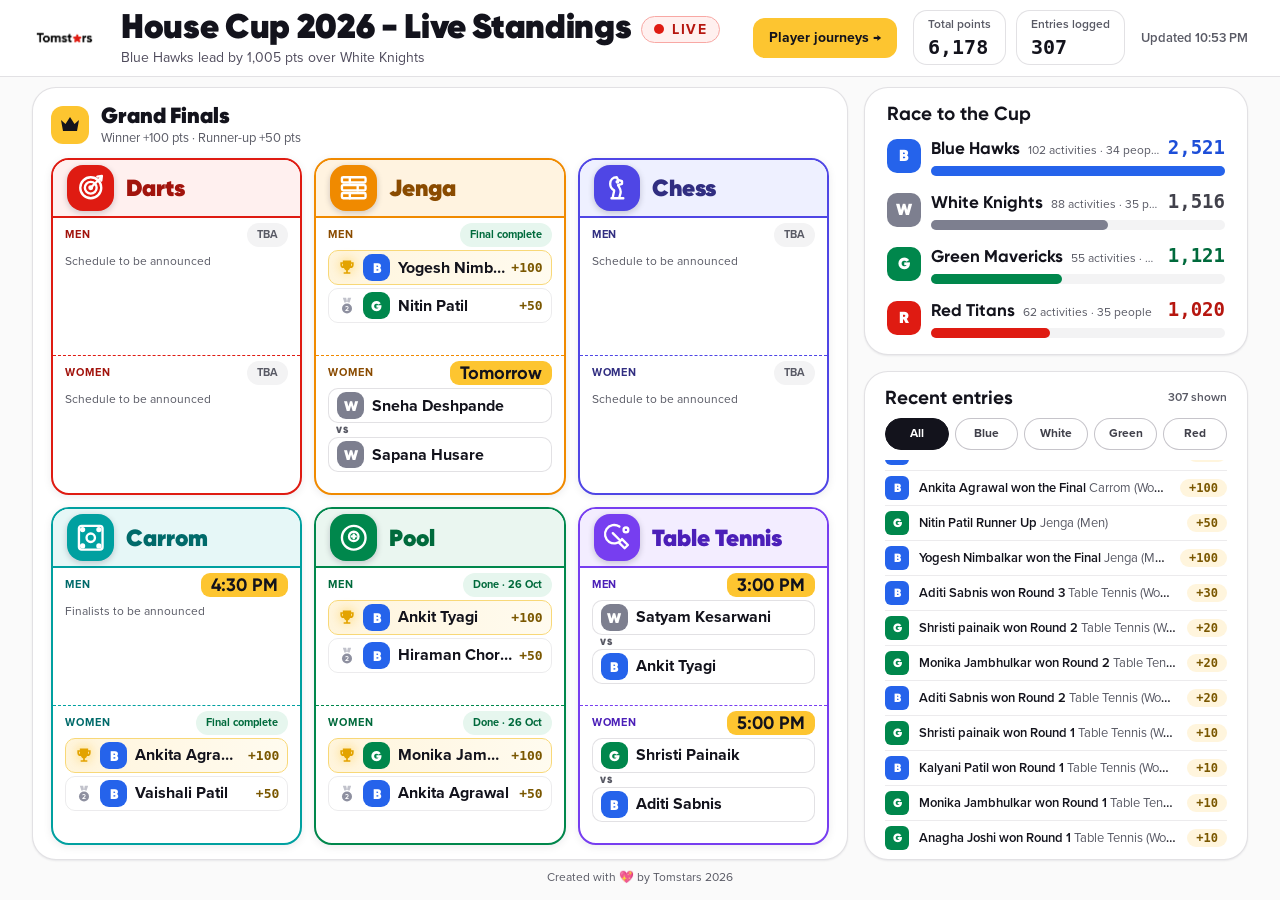
==== commit 59330a11: "Finals: one bordered box per sport, borderless Men/Women sections, even padding Co-Authored-By: Clau" ====
--- a/index.html
+++ b/index.html
@@ -1,6 +1,6 @@
 <!doctype html>
 <html lang="en"><head><meta charset="utf-8"><meta name="viewport" content="width=device-width,initial-scale=1">
-<title>House Cup 2026 - Live Standings</title><link rel="stylesheet" href="dashboard.css?v=1793095859"></head>
+<title>House Cup 2026 - Live Standings</title><link rel="stylesheet" href="dashboard.css?v=1793096044"></head>
 <body>
 <header class="top"><div class="brand"><img src="assets/tomstars.png" alt="Tomstars"></div>
 <div class="ttl"><h1>House Cup 2026 - Live Standings<span class="live"><i></i>LIVE</span></h1><p class="sub" id="sub"></p></div>
--- a/dashboard.css
+++ b/dashboard.css
@@ -182,3 +182,11 @@
 .half{gap:3px;padding:4px 8px 5px;overflow:hidden}.when{font-size:clamp(14px,2vh,18px);padding:1px 10px}
 .match .pl2,.res{padding:3px 8px}.match .chip,.res .chip{width:clamp(22px,3vh,28px)!important;height:clamp(22px,3vh,28px)!important}
 .pl2 small{font-size:10px!important;line-height:11px}.venue{font-size:11px}
+/* v5: single bordered game box, borderless Men/Women sections, even padding */
+.fm{border:2px solid var(--a);border-radius:18px;overflow:hidden;padding:0;gap:0;box-shadow:0 2px 8px rgba(17,12,34,.08)}
+.fm header{padding:8px 16px;border-bottom:2px solid var(--a)}
+.fm .half{margin:0;border:0;border-radius:0;background:transparent;padding:8px 14px 10px;gap:5px;flex:1;min-height:0;justify-content:flex-start;overflow:hidden}
+.fm .half+.half{border-top:1px dashed var(--a)}
+.fm .half .hh{min-height:24px}
+.match{gap:2px}.fm .tbd{padding-top:2px}
+@media(min-width:1100px) and (max-height:900px){.fm .half{padding:5px 12px 6px;gap:3px}.fm header{padding:5px 14px}}
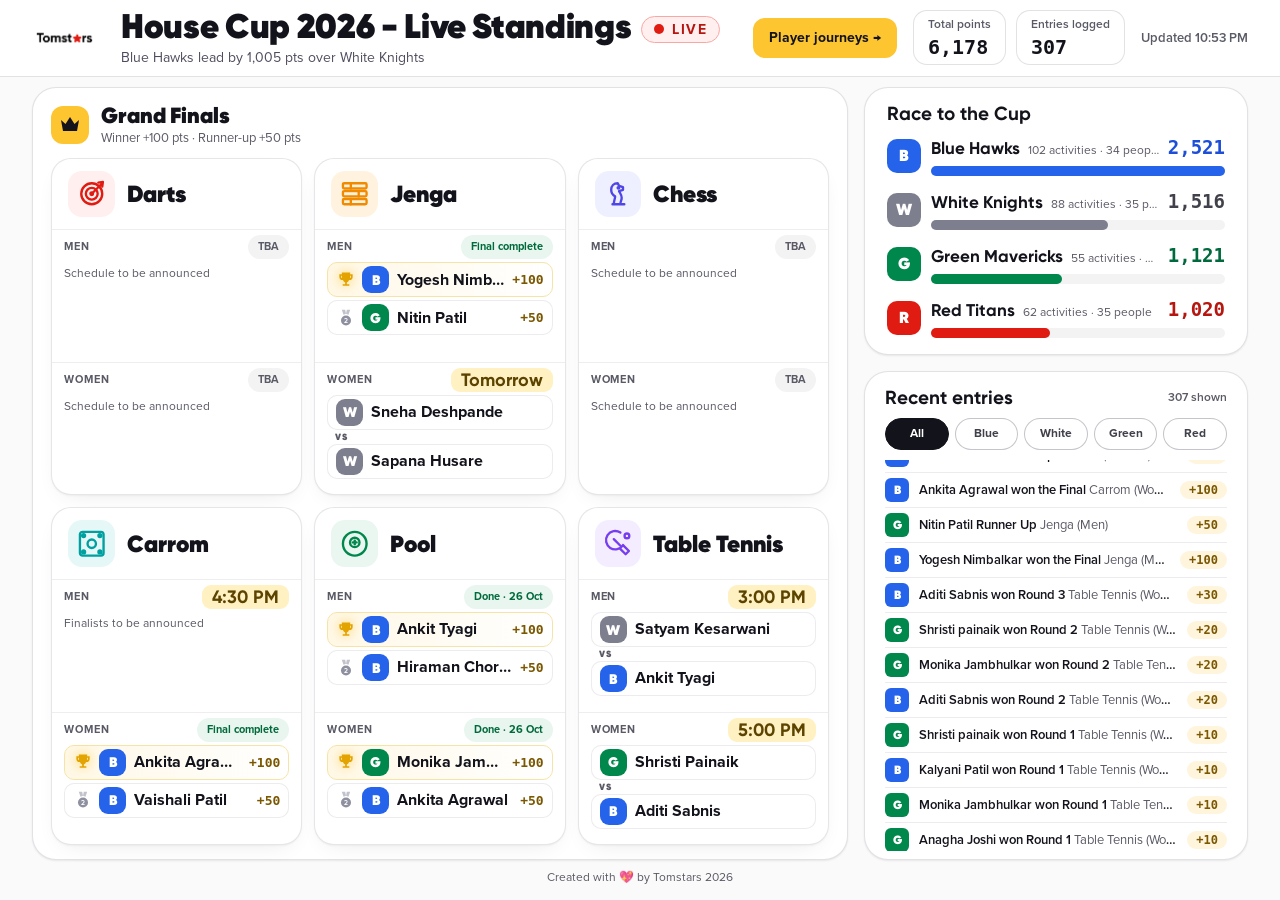
==== commit 06248600: "Finals: subtler borders and softer header styling Co-Authored-By: Claude Sonnet 5.5 <noreply@anthrop" ====
--- a/index.html
+++ b/index.html
@@ -1,6 +1,6 @@
 <!doctype html>
 <html lang="en"><head><meta charset="utf-8"><meta name="viewport" content="width=device-width,initial-scale=1">
-<title>House Cup 2026 - Live Standings</title><link rel="stylesheet" href="dashboard.css?v=1793096044"></head>
+<title>House Cup 2026 - Live Standings</title><link rel="stylesheet" href="dashboard.css?v=1793096126"></head>
 <body>
 <header class="top"><div class="brand"><img src="assets/tomstars.png" alt="Tomstars"></div>
 <div class="ttl"><h1>House Cup 2026 - Live Standings<span class="live"><i></i>LIVE</span></h1><p class="sub" id="sub"></p></div>
--- a/dashboard.css
+++ b/dashboard.css
@@ -190,3 +190,15 @@
 .fm .half .hh{min-height:24px}
 .match{gap:2px}.fm .tbd{padding-top:2px}
 @media(min-width:1100px) and (max-height:900px){.fm .half{padding:5px 12px 6px;gap:3px}.fm header{padding:5px 14px}}
+/* v6: modern, subtle */
+.fm{border:1px solid rgba(17,12,34,.10);background:#fff;border-radius:20px;box-shadow:0 1px 2px rgba(17,12,34,.04),0 8px 24px -12px rgba(17,12,34,.12)}
+.fm header{background:transparent;border-bottom:1px solid rgba(17,12,34,.07);padding:12px 16px}
+.fm header b{color:var(--ink);font-weight:800}
+.fm .sico{background:var(--tn);color:var(--a);box-shadow:none;border-radius:14px}
+.fm .half+.half{border-top:1px solid rgba(17,12,34,.07)}
+.hh b{color:var(--low);font-weight:700}
+.half{background:transparent}
+.fm .res.win1{background:linear-gradient(90deg,#FFF8E6,#fff);border-color:#F6E3A8}
+.fm .res,.fm .match .pl2{border-color:rgba(17,12,34,.08);background:#fff}
+.fm .half .st{background:#F3F3F4}.fm .half .st.done{background:#E9F6EF}
+.fm .when{background:#FFF1C2;color:#5C4300}
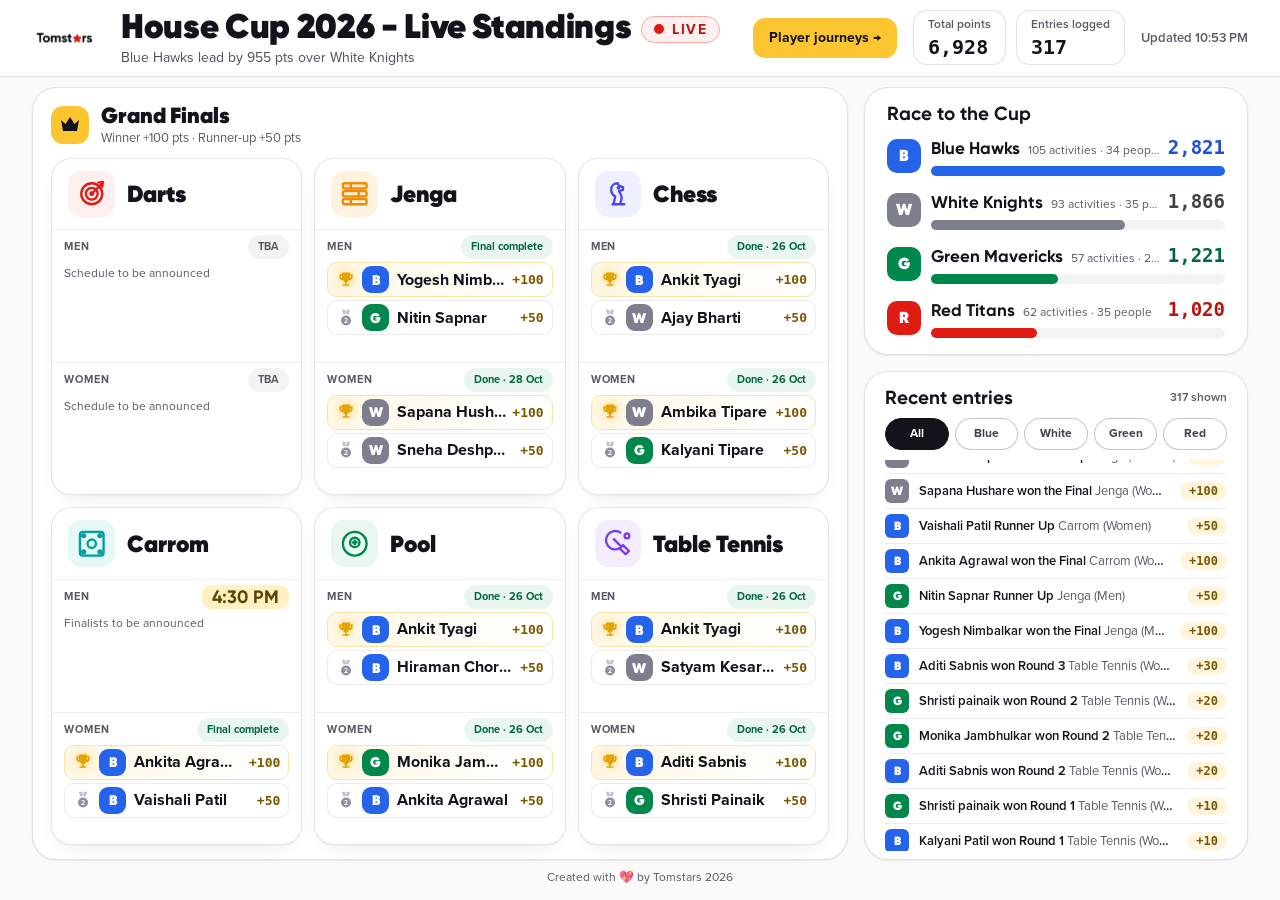
==== commit 44104e57: "Add Jenga Women, Table Tennis and Chess finals results; fix Jenga name corrections Co-Authored-By: C" ====
--- a/index.html
+++ b/index.html
@@ -15,7 +15,7 @@
 <aside class="card recent"><div class="rh"><h2>Recent entries</h2><span id="shown"></span></div><div class="pills" id="filters"></div><ul class="list" id="log"></ul></aside>
 </div></div></main>
 <footer>Created with 💖 by Tomstars 2026</footer>
-<script src="common.js?v=1793095846"></script>
+<script src="common.js?v=1793179580"></script>
 <script>
 let entries=[], finals=[], filter='All';
 function renderFinalsPanel(){ fgrid.innerHTML=['Darts','Jenga','Chess','Carrom','Pool','Table Tennis'].map(s=>sportCard(s,finals)).join(''); }
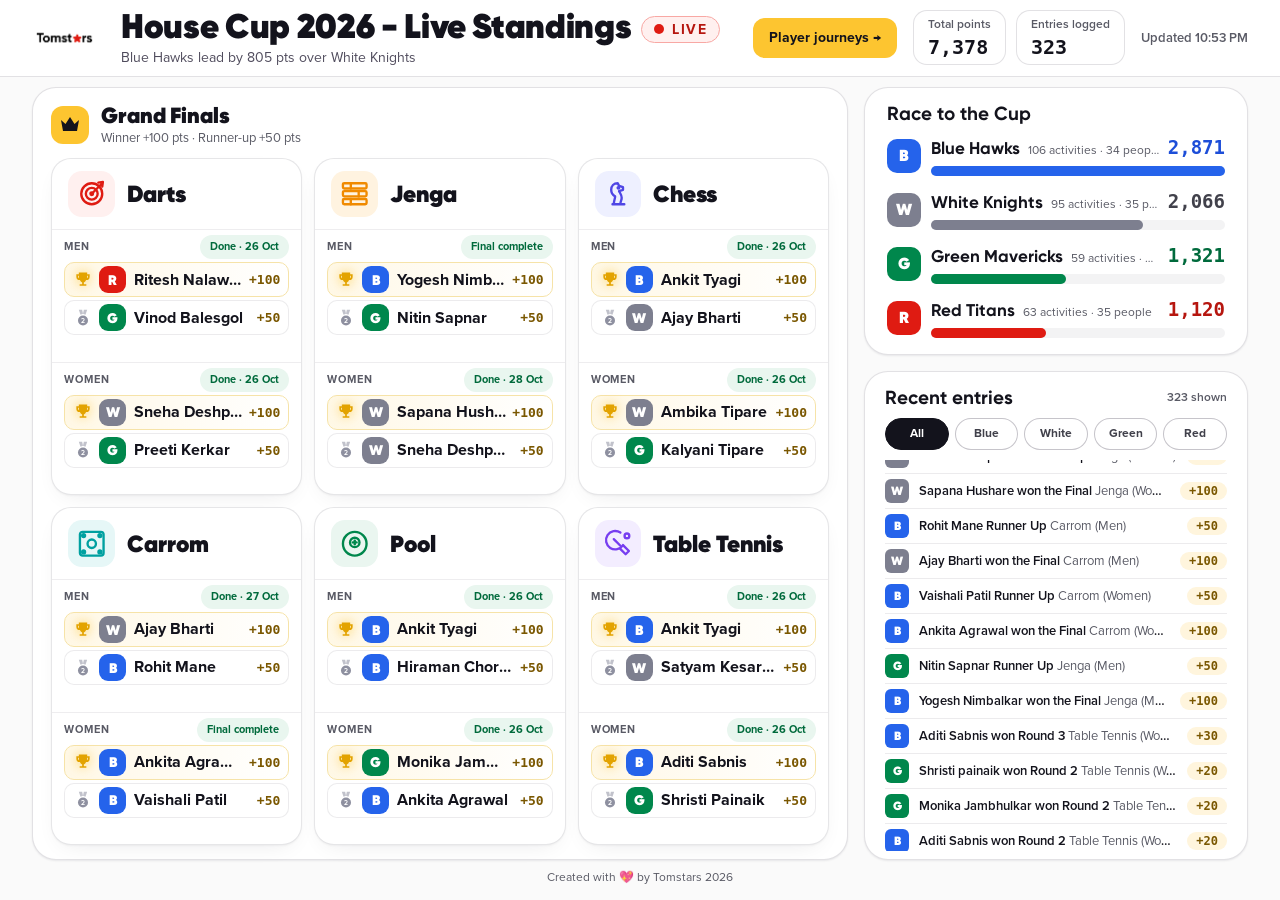
==== commit 722841de: "Add Darts and Carrom Men finals results Co-Authored-By: Claude Sonnet 5.5 <noreply@anthropic.com> Cl" ====
--- a/index.html
+++ b/index.html
@@ -15,7 +15,7 @@
 <aside class="card recent"><div class="rh"><h2>Recent entries</h2><span id="shown"></span></div><div class="pills" id="filters"></div><ul class="list" id="log"></ul></aside>
 </div></div></main>
 <footer>Created with 💖 by Tomstars 2026</footer>
-<script src="common.js?v=1793179580"></script>
+<script src="common.js?v=1793190766"></script>
 <script>
 let entries=[], finals=[], filter='All';
 function renderFinalsPanel(){ fgrid.innerHTML=['Darts','Jenga','Chess','Carrom','Pool','Table Tennis'].map(s=>sportCard(s,finals)).join(''); }
